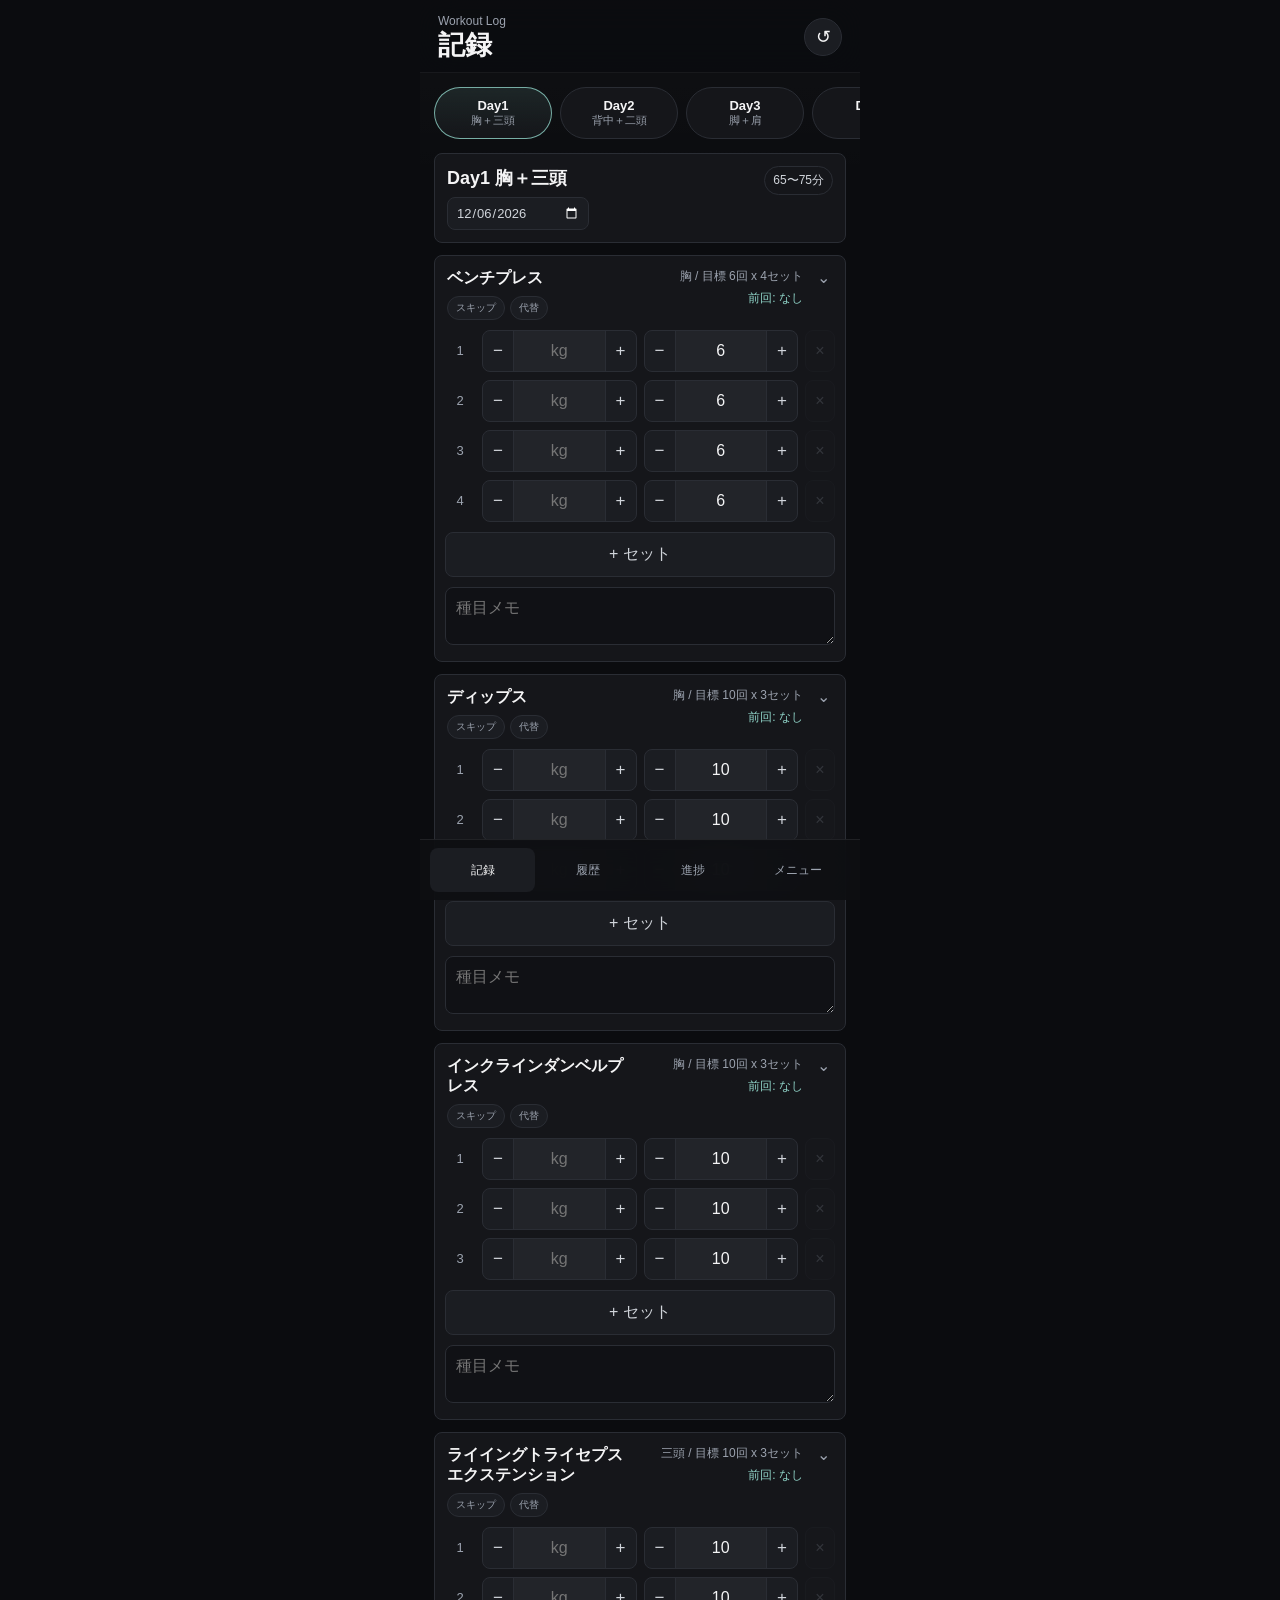
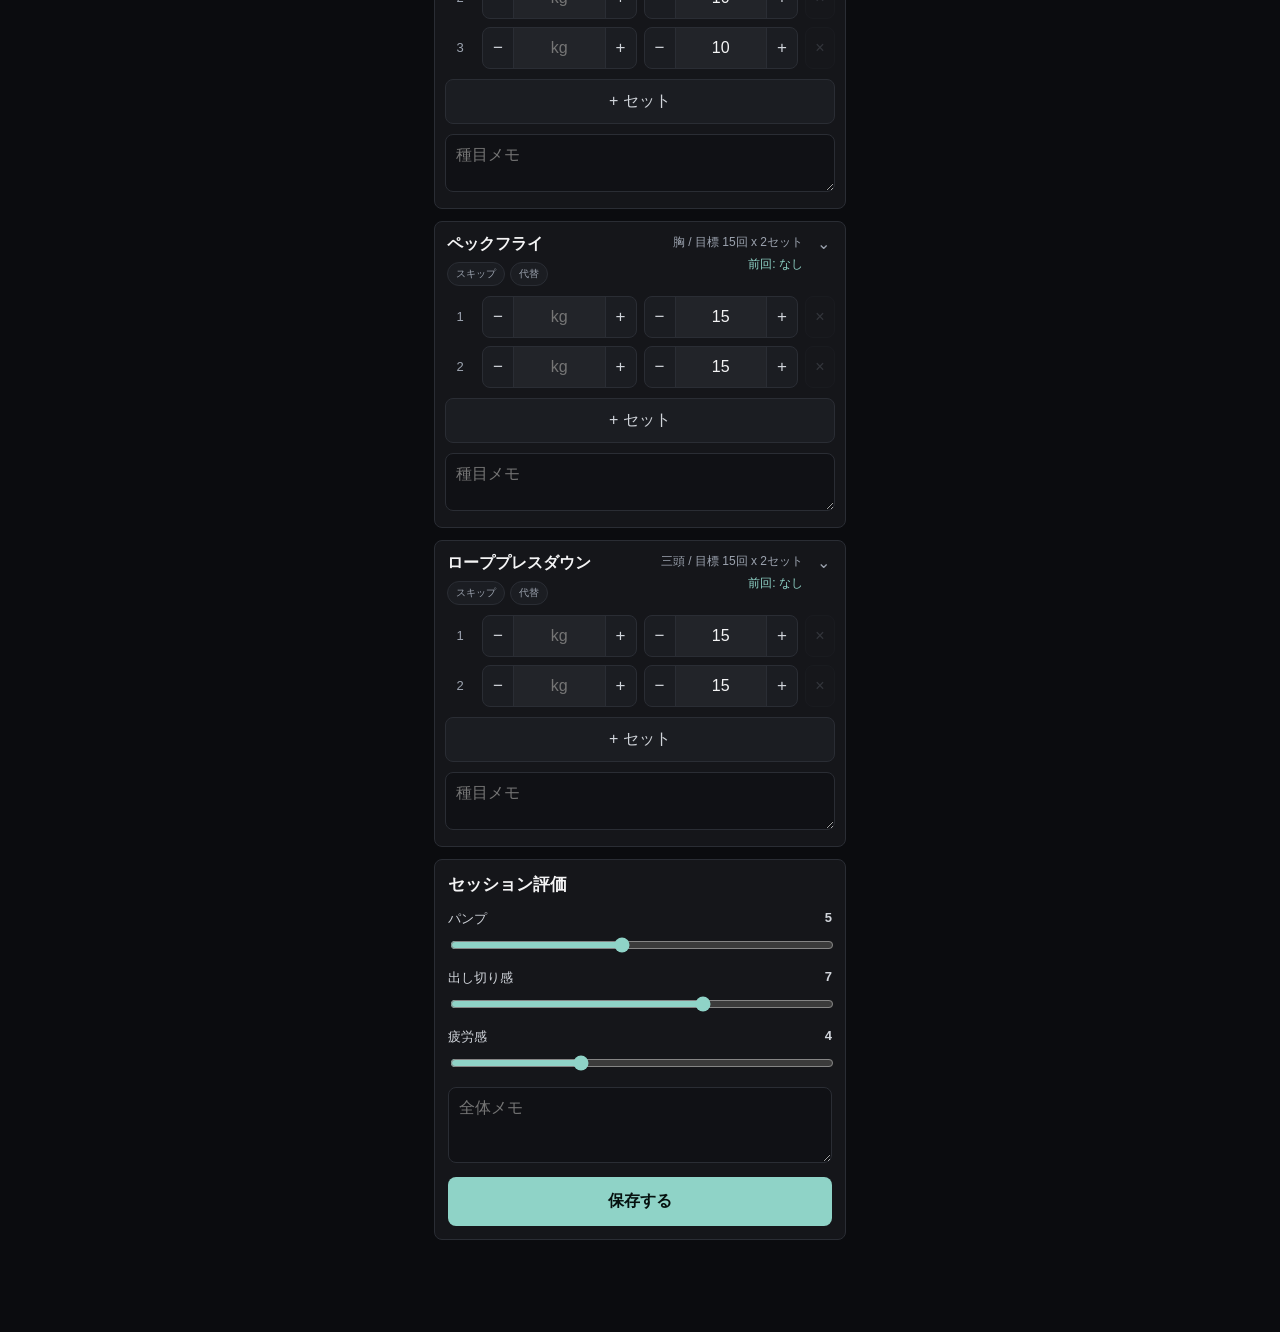
==== app/index.html @ 3805d11c "Initial workout log PWA" ====
<!doctype html>
<html lang="ja">
  <head>
    <meta charset="UTF-8" />
    <meta name="viewport" content="width=device-width, initial-scale=1.0, viewport-fit=cover" />
    <meta name="theme-color" content="#0b0c0f" />
    <meta name="mobile-web-app-capable" content="yes" />
    <link rel="manifest" href="./manifest.webmanifest" />
    <title>筋トレログ</title>
    <link rel="stylesheet" href="./styles.css?v=9" />
  </head>
  <body>
    <div class="app-shell">
      <header class="topbar">
        <div>
          <p class="eyebrow">Workout Log</p>
          <h1 id="screenTitle">記録</h1>
        </div>
        <button class="icon-button" aria-label="今日の記録をリセット" id="resetButton">↺</button>
      </header>

      <main>
        <section class="screen active" data-screen="record">
          <div class="day-switcher" id="dayGrid"></div>
          <div class="empty-state app-error" id="appError" hidden></div>
          <div id="workoutArea" class="workout-area"></div>
        </section>

        <section class="screen" data-screen="history">
          <div class="section-heading">
            <h2>履歴</h2>
            <span>直近</span>
          </div>
          <div class="timeline">
            <div id="historyList"></div>
          </div>
        </section>

        <section class="screen" data-screen="progress">
          <div class="section-heading">
            <h2>進捗</h2>
            <span>Day別</span>
          </div>
          <div class="day-switcher compact" id="progressDayGrid"></div>
          <div id="progressArea" class="progress-area"></div>
        </section>

        <section class="screen" data-screen="menu">
          <div class="section-heading">
            <h2>メニュー編集</h2>
            <button class="text-button" id="addExercise">種目追加</button>
          </div>
          <div id="menuEditor" class="menu-editor"></div>
          <div class="export-panel">
            <h3>出力</h3>
            <button class="secondary-action" id="downloadCsv">CSVをダウンロード</button>
            <button class="secondary-action" id="copySummary">LLM用サマリーをコピー</button>
            <button class="secondary-action" id="exportJson">バックアップを書き出し</button>
            <button class="secondary-action" id="importJson">バックアップを読み込み</button>
            <input id="importJsonFile" type="file" accept="application/json" hidden />
            <button class="secondary-action danger-action" id="resetData">保存データを初期化</button>
          </div>
        </section>
      </main>

      <nav class="tabbar" aria-label="主要ナビゲーション">
        <button class="tab active" data-target="record"><span>記録</span></button>
        <button class="tab" data-target="history"><span>履歴</span></button>
        <button class="tab" data-target="progress"><span>進捗</span></button>
        <button class="tab" data-target="menu"><span>メニュー</span></button>
      </nav>
      <div class="toast" id="toast" role="status" aria-live="polite"></div>
      <div class="sheet-backdrop" id="sheet" hidden>
        <section class="sheet" role="dialog" aria-modal="true" aria-labelledby="sheetTitle">
          <div class="sheet-head">
            <h2 id="sheetTitle"></h2>
            <button class="icon-button sheet-close" id="sheetClose" aria-label="閉じる">×</button>
          </div>
          <form id="sheetForm" class="sheet-form"></form>
        </section>
      </div>
    </div>

    <template id="exerciseTemplate">
      <article class="exercise-card">
        <div class="exercise-head">
          <div class="exercise-left">
            <button class="exercise-main">
              <strong class="exercise-name"></strong>
            </button>
            <div class="exercise-actions">
              <button class="tiny-action exclude-toggle">スキップ</button>
              <button class="tiny-action swap-action">代替</button>
            </div>
          </div>
          <div class="exercise-meta">
            <small class="exercise-sub"></small>
            <small class="previous"></small>
          </div>
          <button class="chevron" aria-label="種目を折りたたむ">⌄</button>
        </div>
        <div class="set-list"></div>
        <button class="add-set">+ セット</button>
        <textarea class="memo" rows="2" placeholder="種目メモ"></textarea>
      </article>
    </template>

    <script src="./app.js?v=9"></script>
    <script>
      if ("serviceWorker" in navigator) {
        navigator.serviceWorker.register("./sw.js");
      }
    </script>
  </body>
</html>
---- app/styles.css ----
:root {
  color-scheme: dark;
  --bg: #0b0c0f;
  --panel: #15161a;
  --panel-2: #1b1d22;
  --line: #2a2d34;
  --text: #f4f4f5;
  --muted: #9ca3af;
  --soft: #d1d5db;
  --accent: #8fd3c7;
  --accent-2: #f0c36a;
  --danger: #ff7979;
  --radius: 8px;
  --shadow: 0 18px 50px rgba(0, 0, 0, 0.34);
}

* {
  box-sizing: border-box;
}

html,
body {
  margin: 0;
  min-height: 100%;
  background: var(--bg);
  color: var(--text);
  font-family:
    -apple-system, BlinkMacSystemFont, "Segoe UI", "Noto Sans JP", sans-serif;
  letter-spacing: 0;
}

body {
  display: flex;
  justify-content: center;
}

button,
input,
select,
textarea {
  font: inherit;
}

button {
  color: inherit;
}

.app-shell {
  width: min(100%, 440px);
  min-height: 100dvh;
  position: relative;
  background:
    linear-gradient(180deg, rgba(255, 255, 255, 0.025), transparent 180px),
    var(--bg);
}

.topbar {
  position: sticky;
  top: 0;
  z-index: 5;
  display: flex;
  justify-content: space-between;
  align-items: center;
  padding: calc(14px + env(safe-area-inset-top)) 18px 12px;
  background: rgba(11, 12, 15, 0.88);
  border-bottom: 1px solid rgba(255, 255, 255, 0.06);
  backdrop-filter: blur(18px);
}

.eyebrow {
  margin: 0 0 2px;
  color: var(--muted);
  font-size: 12px;
}

h1,
h2,
h3,
p {
  margin: 0;
}

h1 {
  font-size: 27px;
  line-height: 1.12;
}

h2 {
  font-size: 22px;
}

h3 {
  font-size: 17px;
}

main {
  padding: 14px 14px calc(92px + env(safe-area-inset-bottom));
}

.screen {
  display: none;
}

.screen.active {
  display: block;
}

.icon-button,
.text-button,
.secondary-action,
.add-set,
.save-button,
.day-card,
.day-chip,
.tiny-action,
.history-item,
.tab,
.stepper button,
.exercise-main,
.chevron {
  border: 0;
  cursor: pointer;
}

.icon-button {
  width: 38px;
  height: 38px;
  border-radius: 999px;
  background: var(--panel-2);
  border: 1px solid var(--line);
  font-size: 18px;
}

.day-switcher {
  display: flex;
  gap: 8px;
  margin: 0 -14px;
  padding: 0 14px 6px;
  overflow-x: auto;
  scrollbar-width: none;
}

.day-switcher::-webkit-scrollbar {
  display: none;
}

.day-switcher.compact {
  margin-bottom: 12px;
}

.day-chip {
  min-width: 118px;
  padding: 10px 12px;
  text-align: center;
  background: var(--panel);
  border: 1px solid var(--line);
  border-radius: 999px;
  white-space: nowrap;
}

.day-chip.active {
  border-color: rgba(143, 211, 199, 0.8);
  background: linear-gradient(180deg, rgba(143, 211, 199, 0.12), var(--panel));
}

.day-chip strong {
  display: block;
  font-size: 13px;
  line-height: 1.2;
}

.day-chip span {
  display: block;
  color: var(--muted);
  font-size: 11px;
  line-height: 1.25;
}

.workout-area {
  margin-top: 8px;
}

.session-panel,
.finish-panel,
.export-panel,
.chart-card {
  background: var(--panel);
  border: 1px solid var(--line);
  border-radius: var(--radius);
}

.session-panel {
  display: grid;
  gap: 12px;
  margin-bottom: 12px;
  padding: 12px;
}

.session-title {
  display: flex;
  justify-content: space-between;
  align-items: flex-start;
  gap: 10px;
}

.session-title strong {
  display: block;
  font-size: 18px;
}

.date-input {
  width: 142px;
  margin-top: 7px;
  padding: 7px 8px;
  border: 1px solid var(--line);
  border-radius: 8px;
  background: var(--panel-2);
  color: var(--soft);
  outline: 0;
  font-size: 13px;
}

.session-title small,
.exercise-sub,
.previous {
  display: block;
  color: var(--muted);
  font-size: 12px;
  line-height: 1.45;
}

.pill {
  flex: none;
  padding: 5px 8px;
  border: 1px solid var(--line);
  border-radius: 999px;
  color: var(--soft);
  font-size: 12px;
}

.exercise-card {
  margin-bottom: 12px;
  overflow: hidden;
  background: var(--panel);
  border: 1px solid var(--line);
  border-radius: var(--radius);
}

.exercise-head {
  width: 100%;
  display: grid;
  grid-template-columns: minmax(0, 1fr) minmax(150px, 0.95fr) 20px;
  align-items: flex-start;
  gap: 10px;
  padding: 12px 12px 10px;
  text-align: left;
  background: transparent;
}

.exercise-left {
  min-width: 0;
  display: grid;
  gap: 8px;
}

.exercise-main {
  min-width: 0;
  padding: 0;
  text-align: left;
  background: transparent;
}

.exercise-meta {
  min-width: 0;
  display: grid;
  gap: 5px;
  text-align: right;
}

.exercise-actions {
  display: flex;
  gap: 5px;
  align-items: flex-start;
  padding: 0;
}

.tiny-action {
  padding: 4px 8px;
  border-radius: 999px;
  background: var(--panel-2);
  border: 1px solid var(--line);
  color: var(--muted);
  font-size: 10px;
}

.excluded {
  opacity: 0.58;
}

.excluded .exclude-toggle {
  color: var(--accent-2);
  border-color: rgba(240, 195, 106, 0.5);
}

.excluded .set-list,
.excluded .add-set,
.excluded .memo {
  display: none;
}

.exercise-name {
  display: block;
  margin-bottom: 0;
  line-height: 1.25;
}

.previous {
  margin-top: 0;
  color: var(--accent);
}

.chevron {
  width: 20px;
  height: 20px;
  padding: 0;
  border-radius: 999px;
  background: transparent;
  color: var(--muted);
}

.set-list {
  display: grid;
  gap: 8px;
  padding: 0 10px 10px;
}

.set-row {
  display: grid;
  grid-template-columns: 30px 1fr 1fr 30px;
  gap: 7px;
  align-items: center;
}

.set-number {
  color: var(--muted);
  font-size: 13px;
  text-align: center;
}

.stepper {
  display: grid;
  grid-template-columns: 30px minmax(48px, 1fr) 30px;
  height: 42px;
  overflow: hidden;
  border: 1px solid var(--line);
  border-radius: 8px;
  background: var(--panel-2);
}

.stepper button {
  background: transparent;
  color: var(--soft);
  font-size: 17px;
}

.stepper input {
  width: 100%;
  min-width: 0;
  border: 0;
  border-left: 1px solid var(--line);
  border-right: 1px solid var(--line);
  background: rgba(255, 255, 255, 0.03);
  color: var(--text);
  text-align: center;
  outline: 0;
}

.set-delete {
  width: 30px;
  height: 42px;
  border: 1px solid var(--line);
  border-radius: 8px;
  background: var(--panel-2);
  color: var(--muted);
  font-size: 16px;
}

.set-delete:disabled {
  opacity: 0.22;
  cursor: default;
}

.unit {
  color: var(--muted);
  font-size: 10px;
}

.add-set,
.secondary-action,
.save-button,
.text-button {
  border-radius: 8px;
}

.add-set {
  width: calc(100% - 20px);
  margin: 0 10px 10px;
  padding: 11px;
  background: var(--panel-2);
  border: 1px solid var(--line);
  color: var(--soft);
}

.memo,
.session-memo {
  width: calc(100% - 20px);
  margin: 0 10px 12px;
  padding: 10px;
  resize: vertical;
  border: 1px solid var(--line);
  border-radius: 8px;
  background: #101115;
  color: var(--text);
  outline: 0;
}

.finish-panel {
  display: grid;
  gap: 14px;
  padding: 13px;
}

.slider-row {
  display: grid;
  gap: 7px;
}

.slider-top {
  display: flex;
  justify-content: space-between;
  color: var(--soft);
  font-size: 13px;
}

input[type="range"] {
  width: 100%;
  accent-color: var(--accent);
}

.session-memo {
  width: 100%;
  margin: 0;
}

.save-button {
  width: 100%;
  padding: 14px;
  background: var(--accent);
  color: #06110f;
  font-weight: 700;
}

.section-heading {
  display: flex;
  justify-content: space-between;
  align-items: center;
  margin-bottom: 12px;
}

.section-heading span {
  color: var(--muted);
  font-size: 13px;
}

.timeline,
.menu-editor {
  display: grid;
  gap: 10px;
}

.history-item,
.menu-row {
  width: 100%;
  display: grid;
  grid-template-columns: 52px 1fr;
  gap: 10px;
  padding: 12px;
  text-align: left;
  background: var(--panel);
  border: 1px solid var(--line);
  border-radius: var(--radius);
}

.date {
  display: grid;
  place-items: center;
  height: 38px;
  border-radius: 8px;
  background: var(--panel-2);
  color: var(--accent-2);
  font-weight: 700;
}

.history-item small,
.menu-row small {
  display: block;
  margin-top: 4px;
  color: var(--muted);
}

.field-label {
  display: block;
  margin-bottom: 8px;
  color: var(--muted);
  font-size: 13px;
}

.select {
  width: 100%;
  margin-bottom: 12px;
  padding: 12px;
  border: 1px solid var(--line);
  border-radius: 8px;
  background: var(--panel);
  color: var(--text);
}

.chart-card,
.mini-chart-card {
  position: relative;
  padding: 14px 14px 10px;
  overflow-x: auto;
  scrollbar-width: none;
}

.chart-card {
  min-height: 246px;
}

.mini-chart-card {
  min-height: 150px;
  margin-top: 10px;
}

.chart-card::-webkit-scrollbar,
.mini-chart-card::-webkit-scrollbar {
  display: none;
}

.chart-grid {
  position: absolute;
  inset: 14px;
  background:
    linear-gradient(var(--line) 1px, transparent 1px) 0 0 / 100% 25%,
    linear-gradient(90deg, rgba(255, 255, 255, 0.05) 1px, transparent 1px) 0 0 / 25% 100%;
  opacity: 0.55;
}

.chart-card svg,
.mini-chart-card svg {
  position: relative;
  width: max(100%, 390px);
  height: 150px;
}

.mini-chart-card svg {
  height: 96px;
}

.chart-card polyline,
.mini-chart-card polyline {
  fill: none;
  stroke: var(--accent);
  stroke-width: 4;
  stroke-linecap: round;
  stroke-linejoin: round;
}

.chart-card circle,
.mini-chart-card circle {
  fill: var(--accent-2);
}

.chart-card text,
.mini-chart-card text {
  fill: var(--soft);
  font-size: 12px;
  text-anchor: middle;
}

.mini-chart-card text {
  font-size: 11px;
}

.date-axis {
  position: relative;
  z-index: 1;
  display: grid;
  grid-auto-flow: column;
  grid-auto-columns: minmax(56px, 1fr);
  min-width: 390px;
  margin-top: 2px;
  color: var(--muted);
  font-size: 11px;
}

.date-axis span {
  text-align: center;
}

.progress-area {
  display: grid;
  gap: 12px;
}

.chart-title {
  position: relative;
  z-index: 1;
  display: flex;
  justify-content: space-between;
  align-items: baseline;
  margin-bottom: 8px;
}

.chart-title strong {
  font-size: 15px;
}

.chart-title span {
  color: var(--muted);
  font-size: 12px;
}

.exercise-chart-list {
  display: grid;
  gap: 10px;
}

.exercise-chart {
  padding: 12px;
  background: var(--panel);
  border: 1px solid var(--line);
  border-radius: var(--radius);
}

.empty-state {
  padding: 18px 14px;
  background: var(--panel);
  border: 1px solid var(--line);
  border-radius: var(--radius);
  color: var(--muted);
  font-size: 14px;
}

.toast {
  position: fixed;
  left: 50%;
  bottom: calc(74px + env(safe-area-inset-bottom));
  z-index: 10;
  transform: translate(-50%, 14px);
  padding: 10px 13px;
  border: 1px solid var(--line);
  border-radius: 999px;
  background: rgba(27, 29, 34, 0.94);
  color: var(--text);
  font-size: 13px;
  opacity: 0;
  pointer-events: none;
  transition: opacity 160ms ease, transform 160ms ease;
}

.toast.show {
  opacity: 1;
  transform: translate(-50%, 0);
}

.sheet-backdrop {
  position: fixed;
  inset: 0;
  z-index: 20;
  display: grid;
  align-items: end;
  background: rgba(0, 0, 0, 0.52);
}

.sheet-backdrop[hidden] {
  display: none;
}

.sheet {
  width: min(100%, 440px);
  max-height: 86dvh;
  margin: 0 auto;
  overflow: auto;
  padding: 14px 14px calc(18px + env(safe-area-inset-bottom));
  background: #111216;
  border: 1px solid var(--line);
  border-radius: 14px 14px 0 0;
  box-shadow: 0 -22px 60px rgba(0, 0, 0, 0.42);
}

.sheet-head {
  display: flex;
  justify-content: space-between;
  align-items: center;
  gap: 10px;
  margin-bottom: 12px;
}

.sheet-close {
  flex: none;
}

.sheet-form {
  display: grid;
  gap: 10px;
}

.form-field {
  display: grid;
  gap: 6px;
}

.form-field span,
.checkbox-field span {
  color: var(--muted);
  font-size: 12px;
}

.form-field input,
.form-field select,
.form-field textarea {
  width: 100%;
  border: 1px solid var(--line);
  border-radius: 8px;
  background: #0d0e12;
  color: var(--text);
  padding: 11px;
  outline: 0;
}

.form-grid {
  display: grid;
  grid-template-columns: 1fr 1fr;
  gap: 10px;
}

.checkbox-field {
  display: flex;
  align-items: center;
  gap: 8px;
  padding: 10px 0;
}

.checkbox-field input {
  width: 18px;
  height: 18px;
  accent-color: var(--accent);
}

.sheet-actions {
  display: grid;
  grid-template-columns: repeat(auto-fit, minmax(96px, 1fr));
  gap: 9px;
  margin-top: 4px;
}

.sheet-actions button {
  padding: 12px;
  border-radius: 8px;
  border: 1px solid var(--line);
  background: var(--panel-2);
  color: var(--text);
}

.sheet-actions .primary {
  background: var(--accent);
  color: #06110f;
  font-weight: 700;
}

.sheet-actions .danger {
  color: var(--danger);
  border-color: rgba(255, 121, 121, 0.35);
}

.detail-list {
  display: grid;
  gap: 9px;
}

.detail-item {
  padding: 10px;
  border: 1px solid var(--line);
  border-radius: 8px;
  background: rgba(255, 255, 255, 0.025);
}

.detail-item strong,
.detail-item small {
  display: block;
}

.detail-item small {
  margin-top: 4px;
  color: var(--muted);
  line-height: 1.5;
}

.metric-row {
  display: grid;
  grid-template-columns: 1fr 1fr;
  gap: 10px;
  margin-top: 10px;
}

.metric-row div {
  padding: 13px;
  background: var(--panel);
  border: 1px solid var(--line);
  border-radius: var(--radius);
}

.metric-row span {
  display: block;
  color: var(--muted);
  font-size: 12px;
}

.metric-row strong {
  display: block;
  margin-top: 4px;
  font-size: 22px;
}

.text-button {
  padding: 9px 10px;
  background: var(--panel-2);
  border: 1px solid var(--line);
  color: var(--soft);
  font-size: 13px;
}

.menu-row {
  grid-template-columns: 1fr auto;
}

.menu-row .handle {
  color: var(--muted);
  align-self: center;
}

.menu-exercise-row {
  width: calc(100% - 12px);
  margin-left: 12px;
  display: grid;
  grid-template-columns: 1fr auto;
  gap: 8px;
  padding: 10px 11px;
  text-align: left;
  background: rgba(255, 255, 255, 0.025);
  border: 1px solid var(--line);
  border-radius: var(--radius);
  color: var(--text);
}

.menu-exercise-row small {
  display: block;
  margin-top: 3px;
  color: var(--muted);
}

.menu-exercise-row.disabled {
  opacity: 0.45;
}

.export-panel {
  display: grid;
  gap: 9px;
  margin-top: 18px;
  padding: 13px;
}

.secondary-action {
  padding: 12px;
  background: var(--panel-2);
  border: 1px solid var(--line);
}

.danger-action {
  color: var(--danger);
  border-color: rgba(255, 121, 121, 0.35);
}

.tabbar {
  position: fixed;
  left: 50%;
  bottom: 0;
  z-index: 6;
  width: min(100%, 440px);
  display: grid;
  grid-template-columns: repeat(4, 1fr);
  transform: translateX(-50%);
  padding: 8px 10px calc(8px + env(safe-area-inset-bottom));
  background: rgba(14, 15, 18, 0.9);
  border-top: 1px solid rgba(255, 255, 255, 0.08);
  backdrop-filter: blur(18px);
}

.tab {
  min-height: 44px;
  background: transparent;
  color: var(--muted);
  border-radius: 8px;
  font-size: 12px;
}

.tab.active {
  background: var(--panel-2);
  color: var(--text);
}

.collapsed .set-list,
.collapsed .add-set,
.collapsed .memo {
  display: none;
}

@media (max-width: 360px) {
  main {
    padding-left: 10px;
    padding-right: 10px;
  }

  .set-row {
    grid-template-columns: 26px 1fr 1fr 28px;
    gap: 5px;
  }

  .stepper {
    grid-template-columns: 26px minmax(42px, 1fr) 26px;
  }
}
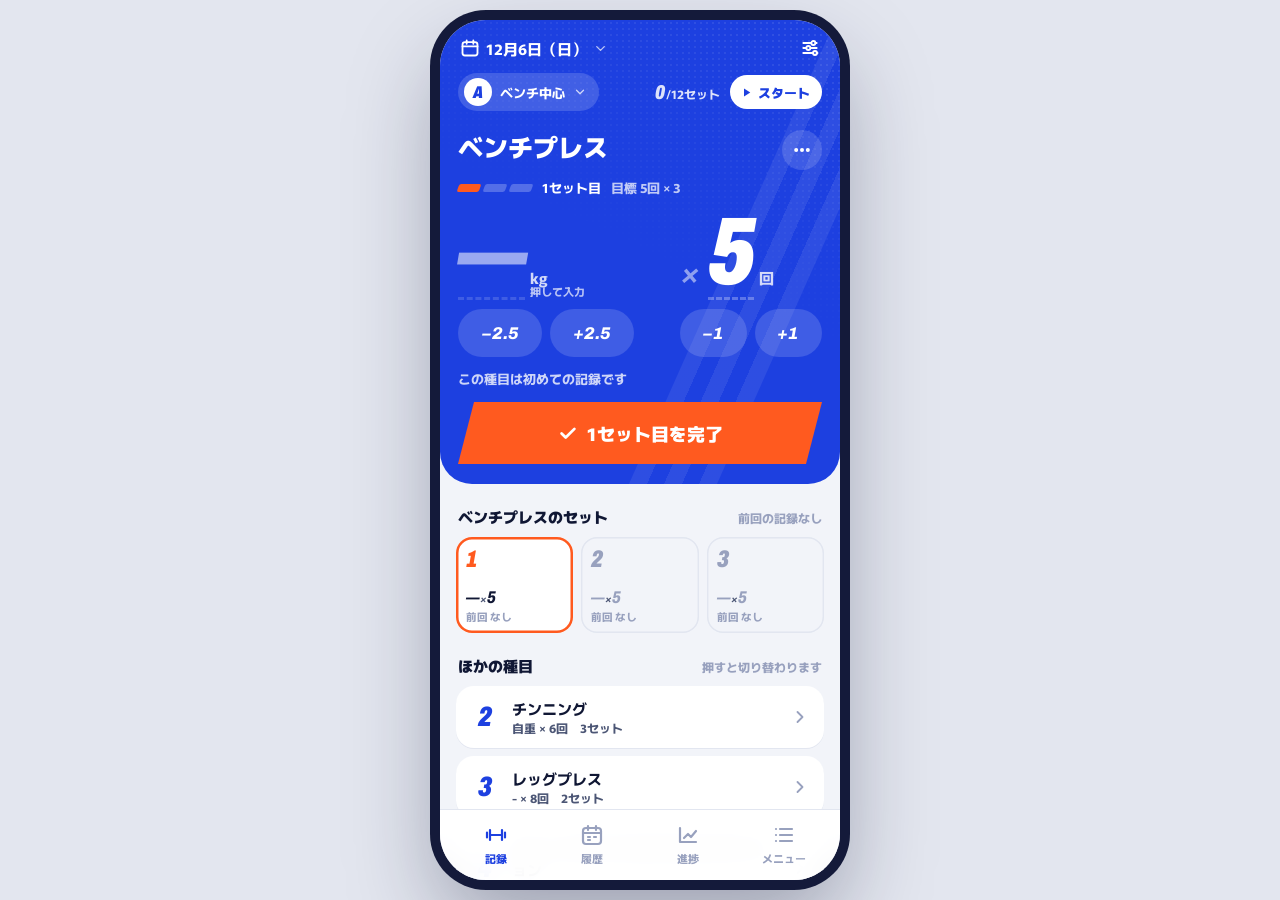
==== commit eb9e2dbd: "アプリを作り直し（見た目をジャージ案に、メニューを A・B・C に） - 記録の画面: 今やる1セットを大きく出し、完了で休憩のカウントダウンに切り替える - 重さと回数の直接入力、日付は今日を自動で" ====
--- a/app/index.html
+++ b/app/index.html
@@ -1,115 +1,47 @@
 <!doctype html>
 <html lang="ja">
-  <head>
-    <meta charset="UTF-8" />
-    <meta name="viewport" content="width=device-width, initial-scale=1.0, viewport-fit=cover" />
-    <meta name="theme-color" content="#0b0c0f" />
-    <meta name="mobile-web-app-capable" content="yes" />
-    <link rel="manifest" href="./manifest.webmanifest" />
-    <title>筋トレログ</title>
-    <link rel="stylesheet" href="./styles.css?v=9" />
-  </head>
-  <body>
-    <div class="app-shell">
-      <header class="topbar">
-        <div>
-          <p class="eyebrow">Workout Log</p>
-          <h1 id="screenTitle">記録</h1>
-        </div>
-        <button class="icon-button" aria-label="今日の記録をリセット" id="resetButton">↺</button>
-      </header>
+<head>
+<meta charset="utf-8">
+<meta name="viewport" content="width=device-width, initial-scale=1, viewport-fit=cover">
+<meta name="theme-color" content="#1d40e0">
+<meta name="mobile-web-app-capable" content="yes">
+<meta name="apple-mobile-web-app-capable" content="yes">
+<meta name="description" content="自分用の筋トレ記録アプリ">
+<title>筋トレログ</title>
+<link rel="manifest" href="./manifest.webmanifest">
+<link rel="icon" href="./icons/icon.svg" type="image/svg+xml">
+<link rel="apple-touch-icon" href="./icons/icon-192.png">
+<link rel="preconnect" href="https://fonts.googleapis.com">
+<link rel="preconnect" href="https://fonts.gstatic.com" crossorigin>
+<link href="https://fonts.googleapis.com/css2?family=Archivo:ital,wdth,wght@1,62..125,700..900&family=Murecho:wght@500;700;900&display=swap" rel="stylesheet">
+<link rel="stylesheet" href="./styles/app.css">
+</head>
+<body>
+<div class="device">
+  <main class="screens">
+    <section class="screen active" data-screen="record" id="screen-record">
+      <div class="scroller" id="recScroller">
+        <section class="hero" id="recHero"></section>
+        <div class="body" id="recBody"></div>
+      </div>
+    </section>
+    <section class="screen light" data-screen="history" id="screen-history"><div class="scroller"></div></section>
+    <section class="screen light" data-screen="progress" id="screen-progress"><div class="scroller"></div></section>
+    <section class="screen light" data-screen="menu" id="screen-menu"><div class="scroller"></div></section>
+    <section class="screen light" data-screen="settings" id="screen-settings"><div class="scroller"></div></section>
+  </main>
 
-      <main>
-        <section class="screen active" data-screen="record">
-          <div class="day-switcher" id="dayGrid"></div>
-          <div class="empty-state app-error" id="appError" hidden></div>
-          <div id="workoutArea" class="workout-area"></div>
-        </section>
+  <nav class="tabs" aria-label="画面の切り替え">
+    <button data-action="go:tab" data-tab="record" class="is-active"><svg class="i" viewBox="0 0 24 24"><path d="M6 7v10M3 9.5v5M18 7v10M21 9.5v5M6 12h12"/></svg>記録</button>
+    <button data-action="go:tab" data-tab="history"><svg class="i" viewBox="0 0 24 24"><rect x="3" y="5" width="18" height="16" rx="3"/><path d="M3 10h18M8 3v4M16 3v4M8 14h2M14 14h2M8 17h2"/></svg>履歴</button>
+    <button data-action="go:tab" data-tab="progress"><svg class="i" viewBox="0 0 24 24"><path d="M4 19V5M4 19h16M8 15l4-4 3 3 5-6"/></svg>進捗</button>
+    <button data-action="go:tab" data-tab="menu"><svg class="i" viewBox="0 0 24 24"><path d="M8 6h12M8 12h12M8 18h12M4 6h.01M4 12h.01M4 18h.01"/></svg>メニュー</button>
+  </nav>
 
-        <section class="screen" data-screen="history">
-          <div class="section-heading">
-            <h2>履歴</h2>
-            <span>直近</span>
-          </div>
-          <div class="timeline">
-            <div id="historyList"></div>
-          </div>
-        </section>
-
-        <section class="screen" data-screen="progress">
-          <div class="section-heading">
-            <h2>進捗</h2>
-            <span>Day別</span>
-          </div>
-          <div class="day-switcher compact" id="progressDayGrid"></div>
-          <div id="progressArea" class="progress-area"></div>
-        </section>
-
-        <section class="screen" data-screen="menu">
-          <div class="section-heading">
-            <h2>メニュー編集</h2>
-            <button class="text-button" id="addExercise">種目追加</button>
-          </div>
-          <div id="menuEditor" class="menu-editor"></div>
-          <div class="export-panel">
-            <h3>出力</h3>
-            <button class="secondary-action" id="downloadCsv">CSVをダウンロード</button>
-            <button class="secondary-action" id="copySummary">LLM用サマリーをコピー</button>
-            <button class="secondary-action" id="exportJson">バックアップを書き出し</button>
-            <button class="secondary-action" id="importJson">バックアップを読み込み</button>
-            <input id="importJsonFile" type="file" accept="application/json" hidden />
-            <button class="secondary-action danger-action" id="resetData">保存データを初期化</button>
-          </div>
-        </section>
-      </main>
-
-      <nav class="tabbar" aria-label="主要ナビゲーション">
-        <button class="tab active" data-target="record"><span>記録</span></button>
-        <button class="tab" data-target="history"><span>履歴</span></button>
-        <button class="tab" data-target="progress"><span>進捗</span></button>
-        <button class="tab" data-target="menu"><span>メニュー</span></button>
-      </nav>
-      <div class="toast" id="toast" role="status" aria-live="polite"></div>
-      <div class="sheet-backdrop" id="sheet" hidden>
-        <section class="sheet" role="dialog" aria-modal="true" aria-labelledby="sheetTitle">
-          <div class="sheet-head">
-            <h2 id="sheetTitle"></h2>
-            <button class="icon-button sheet-close" id="sheetClose" aria-label="閉じる">×</button>
-          </div>
-          <form id="sheetForm" class="sheet-form"></form>
-        </section>
-      </div>
-    </div>
-
-    <template id="exerciseTemplate">
-      <article class="exercise-card">
-        <div class="exercise-head">
-          <div class="exercise-left">
-            <button class="exercise-main">
-              <strong class="exercise-name"></strong>
-            </button>
-            <div class="exercise-actions">
-              <button class="tiny-action exclude-toggle">スキップ</button>
-              <button class="tiny-action swap-action">代替</button>
-            </div>
-          </div>
-          <div class="exercise-meta">
-            <small class="exercise-sub"></small>
-            <small class="previous"></small>
-          </div>
-          <button class="chevron" aria-label="種目を折りたたむ">⌄</button>
-        </div>
-        <div class="set-list"></div>
-        <button class="add-set">+ セット</button>
-        <textarea class="memo" rows="2" placeholder="種目メモ"></textarea>
-      </article>
-    </template>
-
-    <script src="./app.js?v=9"></script>
-    <script>
-      if ("serviceWorker" in navigator) {
-        navigator.serviceWorker.register("./sw.js");
-      }
-    </script>
-  </body>
+  <div id="layer"></div>
+  <div class="toast" id="toast" role="status" aria-live="polite"><span class="toast-text"></span><button class="toast-btn" data-action="toast:action" hidden></button></div>
+</div>
+<noscript><p style="padding:24px">このアプリを使うには、ブラウザの JavaScript をオンにしてください。</p></noscript>
+<script type="module" src="./src/main.js"></script>
+</body>
 </html>
--- a/app/styles/app.css
+++ b/app/styles/app.css
@@ -0,0 +1,405 @@
+/* 筋トレログ　見た目（ジャージ案2）
+   色: Day ごとの色（--kit）を上の面に、オレンジ（--signal）を完了と自己ベストに使う。
+   字: 日本語は Murecho、数字は Archivo の斜体（背番号のような字）。 */
+
+:root {
+  --signal: #ff5a1f;
+  --signal-deep: #d9430c;
+  --ink: #101734;
+  --ink-2: #4c5675;
+  --ink-3: #98a1be;
+  --bg: #f2f4f9;
+  --card: #ffffff;
+  --line: #e2e6f0;
+  --danger: #c62f1a;
+  --kit: #1d40e0;
+  --kit-deep: #132c9e;
+  --kit-soft: #e7ecfd;
+  --num: "Archivo", "Murecho", system-ui, sans-serif;
+  --jp: "Murecho", "Hiragino Sans", "Noto Sans JP", system-ui, sans-serif;
+  --tabs-h: calc(70px + env(safe-area-inset-bottom));
+}
+
+* { box-sizing: border-box; }
+html, body { margin: 0; height: 100%; }
+body { font-family: var(--jp); color: var(--ink); background: var(--bg); -webkit-font-smoothing: antialiased; -webkit-tap-highlight-color: transparent; overscroll-behavior: none; }
+button { font: inherit; color: inherit; border: 0; background: none; padding: 0; cursor: pointer; text-align: inherit; }
+button:disabled { opacity: .35; cursor: default; }
+button:focus-visible, input:focus-visible, select:focus-visible, textarea:focus-visible, label:focus-within { outline: 3px solid var(--signal); outline-offset: 2px; }
+input, select, textarea { font: inherit; color: var(--ink); }
+svg.i { width: 20px; height: 20px; fill: none; stroke: currentColor; stroke-width: 2.2; stroke-linecap: round; stroke-linejoin: round; flex: none; }
+.n { font-family: var(--num); font-style: italic; font-weight: 900; font-variation-settings: "wdth" 72; font-variant-numeric: tabular-nums; }
+.sr { position: absolute; width: 1px; height: 1px; opacity: 0; pointer-events: none; }
+
+/* ===== 画面の枠 ===== */
+.device { position: relative; width: 100%; height: 100dvh; overflow: hidden; background: var(--bg); }
+.screens { position: absolute; inset: 0; }
+.screen { position: absolute; inset: 0; visibility: hidden; }
+.screen.active { visibility: visible; }
+.scroller { position: absolute; inset: 0; overflow-y: auto; padding-bottom: calc(var(--tabs-h) + 40px); scrollbar-width: none; -webkit-overflow-scrolling: touch; }
+.scroller::-webkit-scrollbar { display: none; }
+@media (min-width: 600px) {
+  body { display: grid; place-items: center; min-height: 100vh; background: #e3e6ef; }
+  .device { width: 400px; height: min(860px, 96vh); border-radius: 46px; box-shadow: 0 0 0 10px #141a3a, 0 40px 90px rgba(16, 23, 52, .35); }
+}
+
+/* ===== 記録: 上の面 ===== */
+.hero { position: relative; isolation: isolate; overflow: hidden; color: #fff; background: var(--kit); border-radius: 0 0 32px 32px; padding: calc(8px + env(safe-area-inset-top)) 18px 20px; transition: background-color .45s ease; }
+.hero::before { content: ""; position: absolute; inset: 0; z-index: -1; background-image: radial-gradient(rgba(255, 255, 255, .1) 1px, transparent 1.6px); background-size: 6px 6px; -webkit-mask-image: linear-gradient(205deg, #000 0%, transparent 52%); mask-image: linear-gradient(205deg, #000 0%, transparent 52%); }
+.hero::after { content: ""; position: absolute; z-index: -1; top: -20%; right: 30px; width: 88px; height: 150%; transform: skewX(-24deg); background: linear-gradient(90deg, rgba(255, 255, 255, .075) 0 18px, transparent 18px 35px, rgba(255, 255, 255, .075) 35px 53px, transparent 53px 70px, rgba(255, 255, 255, .075) 70px 88px); }
+.top { display: flex; align-items: center; justify-content: space-between; }
+.date { display: inline-flex; align-items: center; gap: 6px; height: 40px; margin-left: -6px; padding: 0 8px; border-radius: 20px; font-weight: 700; font-size: 15px; }
+.date:active { background: rgba(255, 255, 255, .12); }
+.date svg:last-child { width: 15px; height: 15px; opacity: .7; }
+.icon-btn { width: 40px; height: 40px; display: grid; place-items: center; border-radius: 20px; flex: none; }
+.icon-btn:active { background: rgba(127, 127, 127, .14); }
+.hero .icon-btn { margin-right: -8px; }
+.status { display: flex; align-items: center; gap: 10px; margin-top: 4px; min-height: 40px; }
+.day-chip { display: inline-flex; align-items: center; gap: 8px; height: 38px; max-width: 52%; padding: 0 12px 0 6px; border-radius: 19px; background: rgba(255, 255, 255, .16); font-size: 13px; font-weight: 700; white-space: nowrap; overflow: hidden; }
+.day-chip .n { min-width: 28px; height: 28px; padding: 0 6px; display: grid; place-items: center; border-radius: 14px; background: #fff; color: var(--kit); font-size: 17px; }
+.day-chip svg { width: 14px; height: 14px; opacity: .75; }
+.count { margin-left: auto; font-size: 12px; font-weight: 700; opacity: .85; white-space: nowrap; }
+.count .n { font-size: 20px; margin-right: 1px; }
+.clock { display: inline-flex; align-items: center; gap: 4px; height: 34px; padding: 0 10px; border-radius: 17px; background: rgba(255, 255, 255, .14); font-family: var(--num); font-weight: 700; font-size: 14px; font-variant-numeric: tabular-nums; white-space: nowrap; }
+.clock svg { width: 15px; height: 15px; }
+.start-btn { display: inline-flex; align-items: center; gap: 4px; height: 34px; padding: 0 12px 0 9px; border-radius: 17px; background: #fff; color: var(--kit); font-weight: 900; font-size: 13px; white-space: nowrap; }
+.start-btn svg { width: 15px; height: 15px; fill: currentColor; stroke: none; }
+
+.hero-main { min-height: 330px; }
+.enter { animation: enter .42s cubic-bezier(.2, .9, .3, 1) both; }
+@keyframes enter { from { opacity: 0; transform: translateY(14px) skewY(-1.5deg); } }
+.ex-head { display: flex; align-items: flex-start; gap: 10px; margin-top: 18px; }
+.ex-name { flex: 1; margin: 0; font-weight: 900; font-size: 25px; line-height: 1.28; }
+.ex-name.long { font-size: 21px; }
+.sub-tag { display: inline-block; vertical-align: 4px; margin-left: 8px; padding: 2px 8px 3px; border-radius: 3px; background: rgba(255, 255, 255, .2); font-size: 11px; font-weight: 900; transform: skewX(-12deg); }
+.sub-tag.light { background: var(--kit-soft); color: var(--kit); vertical-align: 1px; }
+.more { width: 40px; height: 40px; flex: none; display: grid; place-items: center; border-radius: 50%; background: rgba(255, 255, 255, .14); }
+.ex-meta { display: flex; align-items: center; flex-wrap: wrap; gap: 6px 10px; margin-top: 8px; font-size: 13px; font-weight: 700; }
+.ex-meta .dim { opacity: .72; }
+.stripes { display: flex; gap: 4px; }
+.stripes i { width: 22px; height: 8px; border-radius: 2px; transform: skewX(-20deg); background: rgba(255, 255, 255, .24); }
+.stripes i.done { background: #fff; }
+.stripes i.now { background: var(--signal); }
+
+.big { display: grid; grid-template-columns: 1.5fr 1fr; gap: 8px; margin-top: 12px; }
+.cell { min-width: 0; }
+.val { display: flex; align-items: baseline; gap: 5px; height: 92px; max-width: 100%; line-height: .9; white-space: nowrap; border-radius: 14px; }
+.val:active { background: rgba(255, 255, 255, .1); }
+.val .n { font-size: 96px; letter-spacing: -.02em; border-bottom: 3px dashed rgba(255, 255, 255, .28); padding-bottom: 2px; }
+.val .n.dim { opacity: .55; }
+.val .jp-big { font-weight: 900; font-size: 58px; line-height: 1.4; letter-spacing: .02em; border-bottom: 3px dashed rgba(255, 255, 255, .28); }
+.val small { font-size: 15px; font-weight: 700; opacity: .8; }
+.val small em { display: block; font-style: normal; font-size: 11px; opacity: .85; margin-top: 2px; }
+.val small.bw-hint { font-size: 11px; line-height: 1.5; opacity: .75; margin-left: 4px; }
+.val .x { font-family: var(--num); font-style: italic; font-weight: 700; font-size: 32px; opacity: .5; margin-right: 2px; }
+.pm { display: flex; gap: 8px; margin-top: 8px; }
+.pm button { height: 48px; flex: 1; max-width: 84px; border-radius: 24px; background: rgba(255, 255, 255, .15); font-family: var(--num); font-style: italic; font-weight: 800; font-size: 17px; text-align: center; }
+.pm button:active { background: rgba(255, 255, 255, .3); }
+.bump { animation: bump .28s cubic-bezier(.3, 1.6, .5, 1); transform-origin: left bottom; }
+@keyframes bump { 40% { transform: scale(1.07) skewX(-3deg); } }
+.prev-line { margin: 12px 0 0; font-size: 13px; font-weight: 700; opacity: .78; }
+.complete, .finish-big { width: 100%; height: 62px; margin-top: 14px; background: var(--signal); color: #fff; clip-path: polygon(16px 0, 100% 0, calc(100% - 16px) 100%, 0 100%); display: flex; align-items: center; justify-content: center; gap: 8px; font-weight: 900; font-size: 18px; text-align: center; }
+.complete:active, .finish-big:active { background: var(--signal-deep); }
+.complete svg { width: 22px; height: 22px; stroke-width: 3; }
+.finish-big { margin-top: 22px; }
+
+.rest-head { display: flex; align-items: center; gap: 10px; margin-top: 18px; font-size: 14px; font-weight: 700; }
+.rest-pill { padding: 4px 10px 5px; background: var(--signal); font-size: 12px; font-weight: 900; transform: skewX(-12deg); }
+.rest-pill span { display: inline-block; transform: skewX(12deg); }
+.countdown { margin-top: 2px; font-size: 136px; line-height: 1; letter-spacing: -.03em; }
+.countdown.soon { color: #ffd2c2; }
+.segbar { display: flex; gap: 3px; margin-top: 8px; }
+.segbar i { flex: 1; height: 12px; border-radius: 2px; transform: skewX(-20deg); background: rgba(255, 255, 255, .16); transition: background .3s; }
+.segbar i.on { background: #fff; }
+.segbar.soon i.on { background: var(--signal); }
+.rest-actions { display: grid; grid-template-columns: 1fr 1fr 1.6fr; gap: 8px; margin-top: 16px; }
+.rest-actions button { height: 50px; border-radius: 25px; background: rgba(255, 255, 255, .15); font-weight: 900; font-size: 14px; text-align: center; }
+.rest-actions .go { background: #fff; color: var(--kit); }
+.next-preview { margin: 14px 0 0; font-size: 13px; font-weight: 700; opacity: .85; }
+.next-preview b { font-family: var(--num); font-style: italic; font-weight: 900; font-size: 18px; margin: 0 6px 0 2px; }
+
+.state-big { margin: 20px 0 0; font-weight: 900; font-size: 30px; line-height: 1.3; }
+.state-big.wide { margin-top: 26px; }
+.state-big .n { font-size: 64px; margin-right: 6px; }
+.state-sub { margin: 6px 0 0; font-size: 14px; font-weight: 700; opacity: .8; }
+.state-actions { display: flex; gap: 8px; margin-top: 20px; }
+.state-actions button { flex: 1; height: 52px; border-radius: 26px; background: rgba(255, 255, 255, .15); font-weight: 900; font-size: 15px; text-align: center; }
+.state-actions .go { background: #fff; color: var(--kit); }
+
+.pr-burst { position: absolute; left: -10px; right: -10px; top: 46%; z-index: 3; display: flex; flex-direction: column; align-items: center; padding: 14px 0 16px; background: var(--signal); color: #fff; transform: rotate(-6deg) scaleX(0); animation: burst 1.9s cubic-bezier(.2, .9, .3, 1) forwards; pointer-events: none; box-shadow: 0 10px 30px rgba(0, 0, 0, .25); }
+.pr-burst b { font-weight: 900; font-size: 24px; letter-spacing: .04em; }
+.pr-burst span { font-size: 15px; font-weight: 700; opacity: .95; padding: 0 20px; text-align: center; }
+@keyframes burst { 0% { transform: rotate(-6deg) scaleX(0); } 14% { transform: rotate(-6deg) scaleX(1); } 82% { transform: rotate(-6deg) scaleX(1); opacity: 1; } 100% { transform: rotate(-6deg) scaleX(1) translateY(-12px); opacity: 0; } }
+
+/* ===== 記録: 下の明るい面 ===== */
+.body { padding: 0 16px; }
+.sec { display: flex; justify-content: space-between; align-items: baseline; gap: 10px; margin: 22px 2px 10px; font-size: 15px; font-weight: 900; }
+.sec span { font-size: 12px; font-weight: 700; color: var(--ink-3); white-space: nowrap; }
+.tiles { display: grid; gap: 8px; }
+.tile { position: relative; display: flex; flex-direction: column; gap: 2px; min-height: 96px; padding: 10px 10px 9px; border-radius: 16px; background: var(--card); box-shadow: 0 1px 0 var(--line); }
+.tile:active { transform: scale(.98); }
+.tile .no { font-size: 24px; line-height: 1; color: var(--kit); }
+.tile .v { margin-top: auto; font-family: var(--num); font-style: italic; font-weight: 800; font-variation-settings: "wdth" 80; font-size: 17px; white-space: nowrap; }
+.tile .v small { font-size: 12px; font-weight: 700; color: var(--ink-2); }
+.tile .pv { font-size: 10.5px; font-weight: 700; color: var(--ink-3); white-space: nowrap; overflow: hidden; text-overflow: ellipsis; }
+.tile .ok { position: absolute; top: 10px; right: 10px; width: 22px; height: 22px; display: grid; place-items: center; border-radius: 50%; background: var(--kit); color: #fff; }
+.tile .ok svg { width: 14px; height: 14px; stroke-width: 3.2; }
+.tile.now { box-shadow: inset 0 0 0 2.5px var(--signal); }
+.tile.now .no { color: var(--signal); }
+.tile.todo { background: transparent; box-shadow: inset 0 0 0 1.5px var(--line); }
+.tile.todo .no, .tile.todo .v { color: var(--ink-3); }
+.tag { position: absolute; left: 50%; top: -9px; padding: 2px 7px; border-radius: 3px; background: var(--signal); color: #fff; font-size: 10px; font-weight: 900; white-space: nowrap; transform: translateX(-50%) skewX(-12deg); }
+.notes { display: grid; gap: 8px; margin-top: 12px; }
+.note { display: flex; gap: 10px; align-items: flex-start; margin: 0; padding: 12px 14px; border-radius: 16px; background: var(--card); box-shadow: 0 1px 0 var(--line); font-size: 14px; font-weight: 700; line-height: 1.55; }
+.note svg { width: 18px; height: 18px; margin-top: 2px; color: var(--kit); }
+.note small { display: block; font-size: 11px; color: var(--ink-3); }
+.list { display: grid; gap: 8px; }
+.item { display: grid; grid-template-columns: 34px 1fr auto; gap: 10px; align-items: center; width: 100%; padding: 12px 14px 12px 12px; border-radius: 18px; background: var(--card); box-shadow: 0 1px 0 var(--line); }
+.item:active { transform: scale(.985); }
+.item .no { font-size: 28px; line-height: 1; color: var(--kit); text-align: center; }
+.item .txt { min-width: 0; }
+.item b { display: block; font-size: 15px; font-weight: 700; line-height: 1.4; }
+.item em { display: block; font-style: normal; font-size: 12px; font-weight: 700; color: var(--ink-2); }
+.item .state { display: flex; align-items: center; color: var(--ink-3); }
+.chip { font-style: normal; display: inline-block; padding: 3px 8px 4px; border-radius: 3px; font-size: 11px; font-weight: 900; transform: skewX(-12deg); white-space: nowrap; }
+.chip.part { background: var(--signal); color: #fff; }
+.chip.skip { background: var(--line); color: var(--ink-2); }
+.item.done, .item.skip { background: transparent; box-shadow: inset 0 0 0 1.5px var(--line); }
+.item.done .no, .item.skip .no, .item.done b, .item.skip b { color: var(--ink-3); }
+.okc { width: 24px; height: 24px; display: grid; place-items: center; border-radius: 50%; background: var(--kit); color: #fff; }
+.okc svg { width: 15px; height: 15px; stroke-width: 3.2; }
+.group { position: relative; display: grid; gap: 8px; padding: 34px 6px 6px; border-radius: 22px; background: var(--kit-soft); }
+.group-label { position: absolute; top: 9px; left: 14px; display: flex; align-items: center; gap: 6px; margin: 0; font-size: 12px; font-weight: 900; color: var(--kit); }
+.group-label svg { width: 15px; height: 15px; }
+.add-ex { display: flex; align-items: center; justify-content: center; gap: 6px; width: 100%; height: 50px; margin-top: 10px; border-radius: 18px; border: 1.5px dashed var(--line); color: var(--ink-2); font-size: 14px; font-weight: 700; }
+.finish { width: 100%; height: 54px; margin-top: 14px; border-radius: 27px; border: 2px solid var(--kit); color: var(--kit); font-weight: 900; font-size: 16px; text-align: center; }
+.reminder { display: flex; align-items: center; gap: 10px; margin-top: 16px; padding: 12px 12px 12px 14px; border-radius: 16px; background: #fff4ec; color: #8a3a12; font-size: 12px; font-weight: 700; line-height: 1.5; }
+.reminder p { flex: 1; margin: 0; }
+.reminder svg { width: 22px; height: 22px; }
+
+/* ===== 下のタブ ===== */
+.tabs { position: absolute; left: 0; right: 0; bottom: 0; z-index: 10; display: grid; grid-template-columns: repeat(4, 1fr); padding: 6px 8px calc(8px + env(safe-area-inset-bottom)); background: rgba(255, 255, 255, .95); backdrop-filter: blur(12px); -webkit-backdrop-filter: blur(12px); box-shadow: 0 -1px 0 var(--line); }
+.tabs button { display: flex; flex-direction: column; align-items: center; justify-content: center; gap: 3px; height: 56px; font-size: 11px; font-weight: 700; color: var(--ink-3); text-align: center; }
+.tabs svg { width: 24px; height: 24px; }
+.tabs .is-active { color: var(--kit); }
+
+/* ===== 明るい画面（履歴・進捗・メニュー・設定） ===== */
+.page-head { position: sticky; top: 0; z-index: 4; display: flex; align-items: center; gap: 4px; padding: calc(10px + env(safe-area-inset-top)) 10px 8px 16px; background: rgba(242, 244, 249, .92); backdrop-filter: blur(12px); -webkit-backdrop-filter: blur(12px); }
+.page-head h1 { flex: 1; margin: 0; font-weight: 900; font-size: 26px; }
+.page-head .icon-btn:first-child { margin-left: -10px; }
+.page { padding: 4px 16px 0; }
+.card { display: block; width: 100%; margin-top: 12px; padding: 14px; border-radius: 20px; background: var(--card); box-shadow: 0 1px 0 var(--line); }
+.empty { margin: 14px 4px; font-size: 13px; font-weight: 700; color: var(--ink-3); line-height: 1.7; }
+.empty.big { margin: 30px 8px; text-align: center; font-size: 14px; }
+.hint { margin: 14px 4px; font-size: 12px; font-weight: 700; color: var(--ink-3); line-height: 1.7; }
+.cycle { margin: 4px 4px 0; font-size: 13px; font-weight: 700; color: var(--ink-2); }
+.sec-title { margin: 22px 4px 0; font-size: 13px; font-weight: 900; color: var(--ink-2); }
+.month-head { margin: 22px 4px 0; font-size: 13px; font-weight: 900; color: var(--ink-2); }
+.badge { width: 36px; height: 36px; flex: none; display: grid; place-items: center; border-radius: 12px; color: #fff; font-size: 20px; }
+.badge.small { font-size: 12px; font-variation-settings: "wdth" 62; }
+
+.chips-row { display: flex; gap: 8px; margin: 6px -16px 0; padding: 4px 16px; overflow-x: auto; scrollbar-width: none; }
+.chips-row::-webkit-scrollbar { display: none; }
+.day-pill { display: inline-flex; align-items: center; gap: 8px; height: 40px; padding: 0 14px 0 6px; border-radius: 20px; background: var(--card); box-shadow: 0 1px 0 var(--line); font-size: 13px; font-weight: 700; white-space: nowrap; }
+.day-pill .n { min-width: 28px; height: 28px; padding: 0 6px; display: grid; place-items: center; border-radius: 14px; background: var(--c); color: #fff; font-size: 16px; }
+.day-pill.on { background: var(--c); color: #fff; }
+.day-pill.on .n { background: #fff; color: var(--c); }
+.seg { display: grid; grid-auto-flow: column; grid-auto-columns: 1fr; gap: 4px; margin-top: 10px; padding: 4px; border-radius: 14px; background: #e6e9f2; }
+.seg button { height: 36px; border-radius: 10px; font-size: 13px; font-weight: 700; color: var(--ink-2); text-align: center; }
+.seg button.on { background: var(--card); color: var(--ink); box-shadow: 0 1px 2px rgba(16, 23, 52, .12); }
+
+.chart-card { padding-bottom: 8px; }
+.chart-title { display: flex; align-items: center; justify-content: space-between; width: 100%; margin: 0; font-size: 16px; }
+.chart-title b { font-weight: 900; }
+.chart-title svg { color: var(--ink-3); }
+.chart-title.static { display: block; }
+.chart-sub { margin: 4px 0 0; font-size: 12px; font-weight: 700; color: var(--ink-3); line-height: 1.6; }
+.chart { display: block; width: 100%; height: auto; margin-top: 6px; overflow: visible; }
+.chart .grid { stroke: var(--line); stroke-width: 1; }
+.chart .line { fill: none; stroke: var(--kit); stroke-width: 2.6; stroke-linejoin: round; stroke-linecap: round; }
+.chart .dot { fill: #fff; stroke: var(--kit); stroke-width: 2.4; }
+.chart .dot.pr { fill: var(--signal); stroke: var(--signal); }
+.chart .dot.missing { fill: #fff; stroke-dasharray: 2 2; }
+.chart .hit { fill: transparent; cursor: pointer; }
+.chart text { font-family: var(--num); font-style: italic; font-weight: 800; font-size: 11px; text-anchor: middle; fill: var(--ink); }
+.chart text.date { font-weight: 700; fill: var(--ink-3); font-size: 10px; }
+.chart-empty { margin: 16px 0 10px; font-size: 13px; font-weight: 700; color: var(--ink-3); }
+
+.calendar { padding: 10px 10px 12px; }
+.cal-head { display: flex; align-items: center; gap: 4px; }
+.cal-head b { flex: 1; text-align: center; font-size: 16px; font-weight: 900; }
+.cal-count { font-family: var(--num); font-style: italic; font-weight: 800; font-size: 13px; color: var(--ink-3); }
+.cal-grid { display: grid; grid-template-columns: repeat(7, 1fr); gap: 2px; margin-top: 6px; }
+.cal-grid .wd { text-align: center; font-size: 11px; font-weight: 700; color: var(--ink-3); padding: 4px 0; }
+.cal-day { display: flex; flex-direction: column; align-items: center; justify-content: center; gap: 3px; height: 44px; border-radius: 12px; font-family: var(--num); font-weight: 700; font-size: 14px; color: var(--ink-2); }
+.cal-day.has { background: var(--kit-soft); color: var(--ink); font-weight: 900; }
+.cal-day.today { box-shadow: inset 0 0 0 2px var(--signal); }
+.dots { display: flex; gap: 3px; height: 6px; }
+.dots i { width: 6px; height: 6px; border-radius: 50%; }
+
+.hist-card { display: grid; grid-template-columns: 56px 1fr; gap: 12px; text-align: left; }
+.hist-card:active { transform: scale(.99); }
+.hist-date { display: flex; flex-direction: column; align-items: center; }
+.hist-date b { font-size: 26px; line-height: 1; color: var(--ink); }
+.hist-date span { margin-top: 4px; font-size: 12px; font-weight: 700; color: var(--ink-3); }
+.hist-main { min-width: 0; }
+.hist-title { display: flex; align-items: center; gap: 8px; margin: 0; font-size: 15px; }
+.hist-title .badge { width: 28px; height: 28px; border-radius: 9px; font-size: 15px; }
+.hist-lines { margin: 6px 0 0; font-size: 13px; font-weight: 700; color: var(--ink-2); line-height: 1.6; }
+.hist-tags { display: flex; flex-wrap: wrap; align-items: center; gap: 6px 10px; margin: 8px 0 0; font-size: 12px; font-weight: 700; color: var(--ink-3); }
+.hist-row { display: grid; grid-template-columns: 52px 1fr; gap: 10px; padding: 12px 0; border-bottom: 1px solid var(--line); }
+.hist-row .badge { width: 26px; height: 26px; border-radius: 8px; font-size: 14px; margin-bottom: 6px; }
+.hist-memo { margin: 6px 0 0; font-size: 12px; font-weight: 700; color: var(--ink-2); }
+.chips { display: flex; flex-wrap: wrap; gap: 6px; }
+.set-chip { display: inline-block; padding: 5px 9px; border-radius: 10px; background: var(--bg); font-family: var(--num); font-style: italic; font-weight: 800; font-size: 14px; white-space: nowrap; }
+.set-chip.pr { background: var(--signal); color: #fff; }
+
+.day-card { display: flex; align-items: center; gap: 4px; padding: 6px 6px 6px 14px; }
+.day-card-main { flex: 1; display: flex; align-items: flex-start; gap: 12px; padding: 8px 0; min-width: 0; }
+.day-card-text { min-width: 0; }
+.day-card-text b { display: block; font-size: 17px; font-weight: 900; }
+.day-card-text em { display: block; font-style: normal; font-size: 12px; font-weight: 700; color: var(--ink-2); margin-top: 2px; }
+.day-card-text small { display: block; font-size: 12px; font-weight: 500; color: var(--ink-3); margin-top: 6px; line-height: 1.6; }
+.reorder { display: flex; flex-direction: column; }
+.reorder .icon-btn { width: 36px; height: 34px; color: var(--ink-2); }
+
+.list-card { padding: 4px 14px; }
+.card-note { margin: 10px 0; font-size: 13px; font-weight: 700; color: var(--ink-2); line-height: 1.8; }
+
+/* ===== 下から出る画面 ===== */
+#layer { position: absolute; inset: 0; z-index: 20; pointer-events: none; }
+.sheet-wrap { position: absolute; inset: 0; display: flex; align-items: flex-end; background: rgba(16, 23, 52, .45); opacity: 0; pointer-events: auto; transition: opacity .25s; }
+.sheet-wrap.open { opacity: 1; }
+.sheet { width: 100%; max-height: 88%; overflow-y: auto; padding: 10px 18px calc(22px + env(safe-area-inset-bottom)); border-radius: 28px 28px 0 0; background: var(--card); transform: translateY(30px); transition: transform .3s cubic-bezier(.2, .9, .3, 1); scrollbar-width: none; overscroll-behavior: contain; }
+.sheet.tall { max-height: 92%; }
+.sheet-wrap.open .sheet { transform: none; }
+.handle { width: 40px; height: 5px; margin: 0 auto 14px; border-radius: 3px; background: var(--line); }
+.sheet h2 { margin: 0 0 4px; font-size: 20px; font-weight: 900; line-height: 1.35; }
+.sheet .sub { margin: 0 0 14px; font-size: 13px; font-weight: 700; color: var(--ink-3); }
+.sheet-text { margin: 8px 0 14px; font-size: 14px; font-weight: 500; color: var(--ink-2); line-height: 1.7; }
+.sheet-actions { display: flex; gap: 8px; margin-top: 18px; }
+.sheet-actions .btn { flex: 1; }
+.sheet-stack { display: grid; gap: 8px; margin-top: 16px; }
+.opt { display: grid; grid-template-columns: 44px 1fr auto; gap: 12px; align-items: center; width: 100%; padding: 12px 4px; border-bottom: 1px solid var(--line); }
+.opt .badge { width: 44px; height: 44px; border-radius: 14px; font-size: 24px; }
+.opt b { display: block; font-size: 16px; font-weight: 900; }
+.opt em { font-style: normal; font-size: 12px; font-weight: 700; color: var(--ink-3); }
+.opt svg.i { color: var(--ink-2); }
+.tagline { padding: 3px 8px 4px; border-radius: 3px; background: var(--signal); color: #fff; font-size: 11px; font-weight: 900; transform: skewX(-12deg); white-space: nowrap; }
+.act { display: flex; align-items: center; gap: 12px; width: 100%; min-height: 56px; padding: 10px 4px; border-bottom: 1px solid var(--line); font-size: 16px; font-weight: 700; text-align: left; }
+.act:last-child { border-bottom: 0; }
+.act svg.i { color: var(--kit); }
+.act span b { display: block; font-size: 15px; font-weight: 900; }
+.act span em { display: block; font-style: normal; font-size: 12px; font-weight: 700; color: var(--ink-3); margin-top: 2px; }
+.act.danger, .act.danger svg.i, .act.danger b { color: var(--danger); }
+.file-act, .file-btn { position: relative; cursor: pointer; }
+.file-act input, .file-btn input { position: absolute; inset: 0; opacity: 0; cursor: pointer; }
+
+.btn { display: inline-flex; align-items: center; justify-content: center; gap: 6px; height: 52px; padding: 0 18px; border-radius: 26px; font-weight: 900; font-size: 15px; text-align: center; }
+.btn.wide { width: 100%; }
+.btn.primary { background: var(--ink); color: #fff; }
+.btn.ghost { background: var(--bg); color: var(--ink); }
+.btn.danger { background: var(--danger); color: #fff; }
+.btn.danger-ghost { background: #fdeceb; color: var(--danger); }
+.btn.text { color: var(--ink-2); height: 44px; }
+.btn.small { height: 36px; padding: 0 12px; border-radius: 18px; font-size: 12px; background: #fff; color: #8a3a12; white-space: nowrap; }
+
+.field { display: block; margin-top: 14px; }
+.field > span, .field-label { display: block; margin-bottom: 6px; font-size: 12px; font-weight: 900; color: var(--ink-2); }
+.field-label { margin-top: 18px; }
+.field small { display: block; margin-top: 6px; font-size: 11px; font-weight: 700; color: var(--ink-3); line-height: 1.6; }
+.field input:not([type="checkbox"]), .field select, textarea { width: 100%; height: 48px; padding: 0 14px; border: 1.5px solid var(--line); border-radius: 14px; background: #fff; font-size: 16px; font-weight: 500; }
+textarea { height: auto; min-height: 100px; padding: 12px 14px; resize: none; line-height: 1.6; }
+.copy-box { min-height: 260px; font-size: 13px; }
+.field-row { display: flex; gap: 10px; }
+.field-row .field { flex: 1; min-width: 0; }
+.field-row .field.narrow { flex: 0 0 84px; }
+.check { display: flex; align-items: center; gap: 10px; margin-top: 14px; font-size: 14px; font-weight: 700; }
+.check input { width: 22px; height: 22px; accent-color: var(--kit); }
+.inline-input { display: flex; align-items: center; gap: 8px; margin-top: 8px; font-size: 13px; font-weight: 700; color: var(--ink-2); }
+.inline-input input { width: 110px !important; height: 40px !important; }
+.choice-row { display: flex; flex-wrap: wrap; gap: 6px; }
+.choice-row button { height: 38px; padding: 0 14px; border-radius: 19px; background: var(--bg); font-weight: 700; font-size: 14px; }
+.choice-row button.on { background: var(--ink); color: #fff; }
+.kit-row { display: flex; gap: 10px; }
+.kit-swatch { width: 40px; height: 40px; border-radius: 50%; }
+.kit-swatch.on { box-shadow: 0 0 0 3px #fff, 0 0 0 5.5px var(--ink); }
+.num-row { display: grid; grid-template-columns: 1fr 1fr; gap: 10px; }
+.num-field span { display: block; margin-bottom: 6px; font-size: 12px; font-weight: 900; color: var(--ink-2); }
+.stepper { display: flex; align-items: center; justify-content: space-between; height: 52px; padding: 4px; border-radius: 16px; background: var(--bg); }
+.stepper button { width: 44px; height: 44px; border-radius: 12px; background: #fff; font-size: 22px; font-weight: 700; text-align: center; }
+.stepper b { font-size: 26px; }
+.day-items { display: grid; gap: 8px; }
+.day-item { display: flex; align-items: center; gap: 2px; padding: 4px 4px 4px 12px; border-radius: 16px; background: var(--bg); }
+.day-item-main { flex: 1; min-width: 0; padding: 8px 0; }
+.day-item-main b { display: block; font-size: 15px; font-weight: 900; }
+.day-item-main em { display: block; font-style: normal; font-size: 12px; font-weight: 700; color: var(--ink-2); margin-top: 2px; }
+.day-item .reorder { flex-direction: row; }
+.edit-values { display: grid; grid-template-columns: 1fr 1fr; gap: 10px; margin-top: 10px; }
+.edit-values button { display: flex; flex-direction: column; gap: 4px; padding: 14px; border-radius: 16px; background: var(--bg); text-align: left; }
+.edit-values span { font-size: 12px; font-weight: 900; color: var(--ink-2); }
+.edit-values b { font-family: var(--num); font-style: italic; font-weight: 900; font-size: 24px; }
+.search { display: flex; align-items: center; gap: 8px; height: 48px; margin-top: 8px; padding: 0 14px; border-radius: 14px; background: var(--bg); color: var(--ink-3); }
+.search input { flex: 1; height: 100%; border: 0; background: transparent; font-size: 16px; outline: none; }
+.pick-list { margin-top: 6px; }
+.pick-head { margin: 14px 4px 4px; font-size: 12px; font-weight: 900; color: var(--ink-3); }
+.pick-row { display: grid; grid-template-columns: 1fr auto; align-items: center; column-gap: 8px; width: 100%; padding: 12px 4px; border-bottom: 1px solid var(--line); }
+.pick-row b { font-size: 15px; font-weight: 700; }
+.pick-row em { grid-column: 1; font-style: normal; font-size: 12px; font-weight: 700; color: var(--ink-3); }
+.pick-row svg { grid-column: 2; grid-row: 1 / span 2; color: var(--ink-3); }
+
+.pad-sheet { padding-bottom: calc(16px + env(safe-area-inset-bottom)); }
+.pad-seg { margin: 10px 0 0; }
+.pad-value { display: flex; align-items: baseline; justify-content: center; gap: 8px; height: 84px; margin-top: 8px; font-family: var(--num); font-style: italic; font-weight: 900; font-variation-settings: "wdth" 72; }
+.pad-value .pad-num { font-size: 72px; line-height: 1; }
+.pad-value .pad-jp { font-family: var(--jp); font-style: normal; font-size: 44px; line-height: 1.6; }
+.pad-value small { font-family: var(--jp); font-style: normal; font-size: 15px; font-weight: 700; color: var(--ink-2); }
+.pad-hint { margin: 0 0 6px; text-align: center; font-size: 12px; font-weight: 700; color: var(--ink-3); }
+.pad-steps { display: grid; grid-template-columns: 1fr 1fr; gap: 8px; margin-top: 6px; }
+.pad-steps button { height: 46px; border-radius: 14px; background: var(--kit-soft); color: var(--kit); font-family: var(--num); font-style: italic; font-weight: 900; font-size: 18px; text-align: center; }
+.pad-keys { display: grid; grid-template-columns: repeat(3, 1fr); gap: 8px; margin: 10px 0 12px; }
+.pad-keys button { height: 56px; border-radius: 14px; background: var(--bg); font-family: var(--num); font-weight: 800; font-size: 24px; display: grid; place-items: center; }
+.pad-keys button:active { background: #dfe3ee; }
+.pad-keys svg.i { width: 26px; height: 26px; }
+
+.stats { display: grid; grid-template-columns: repeat(3, 1fr); gap: 8px; margin-top: 8px; }
+.stat { padding: 12px 12px 10px; border-radius: 16px; background: var(--bg); }
+.stat .n { display: block; font-size: 40px; line-height: 1; color: var(--kit); }
+.stat.hot .n { color: var(--signal); }
+.stat span { font-size: 12px; font-weight: 700; color: var(--ink-2); }
+.time-row { display: grid; grid-template-columns: 1fr 1fr; gap: 10px; }
+.sum-sec { margin: 20px 0 8px; font-size: 14px; font-weight: 900; }
+.sum-row { display: flex; justify-content: space-between; gap: 10px; padding: 10px 0; border-bottom: 1px solid var(--line); font-size: 14px; font-weight: 700; }
+.sum-row em { font-style: normal; color: var(--ink-2); white-space: nowrap; }
+.sum-row .up { color: var(--signal); }
+.sum-empty { margin: 0; font-size: 13px; font-weight: 700; color: var(--ink-3); line-height: 1.6; }
+.rate { margin-top: 12px; }
+.rate-top { display: flex; justify-content: space-between; font-size: 14px; font-weight: 700; }
+.rate-top span { color: var(--ink-3); }
+.rate-top span.set { color: var(--ink); font-family: var(--num); font-style: italic; font-weight: 900; font-size: 16px; }
+.scale { display: grid; grid-template-columns: repeat(10, 1fr); gap: 4px; margin-top: 6px; }
+.scale button { height: 36px; border-radius: 8px; background: var(--bg); font-family: var(--num); font-style: italic; font-weight: 800; font-size: 14px; color: var(--ink-2); text-align: center; }
+.scale button.on { background: var(--kit); color: #fff; }
+
+.detail-head { display: flex; align-items: center; gap: 12px; }
+.detail-head .sub { margin-bottom: 0; }
+.detail-rates { margin: 12px 0 4px; padding: 10px 12px; border-radius: 12px; background: var(--bg); font-size: 13px; font-weight: 700; color: var(--ink-2); }
+.detail-rates b { color: var(--ink); }
+.detail-entry { padding: 12px 0; border-bottom: 1px solid var(--line); }
+.detail-name { margin: 0 0 8px; font-size: 15px; font-weight: 900; }
+.detail-entry.skipped .detail-name { margin: 0; color: var(--ink-3); }
+.detail-skip { margin: 2px 0 0; font-size: 12px; font-weight: 700; color: var(--ink-3); }
+.detail-memo { margin: 14px 0 0; padding: 12px; border-radius: 12px; background: var(--bg); font-size: 14px; font-weight: 500; line-height: 1.6; }
+.detail-memo small { display: block; font-size: 11px; font-weight: 900; color: var(--ink-3); }
+.detail-hint { margin: 12px 0 0; font-size: 12px; font-weight: 700; color: var(--ink-3); }
+
+/* ===== お知らせの帯 ===== */
+.toast { position: absolute; left: 50%; bottom: calc(var(--tabs-h) + 14px); z-index: 30; display: flex; align-items: center; gap: 12px; width: max-content; max-width: calc(100% - 24px); padding: 10px 10px 10px 16px; border-radius: 22px; background: var(--ink); color: #fff; font-size: 13px; font-weight: 700; line-height: 1.5; opacity: 0; transform: translate(-50%, 10px); pointer-events: none; transition: opacity .2s, transform .2s; box-shadow: 0 10px 30px -8px rgba(16, 23, 52, .5); }
+.toast.show { opacity: 1; transform: translate(-50%, 0); pointer-events: auto; }
+.toast-btn { flex: none; height: 32px; padding: 0 12px; border-radius: 16px; background: rgba(255, 255, 255, .16); font-weight: 900; white-space: nowrap; }
+.toast-btn[hidden] { display: none; }
+
+@media (prefers-reduced-motion: reduce) {
+  *, *::before, *::after { animation: none !important; transition: none !important; }
+  .pr-burst { display: none; }
+}
